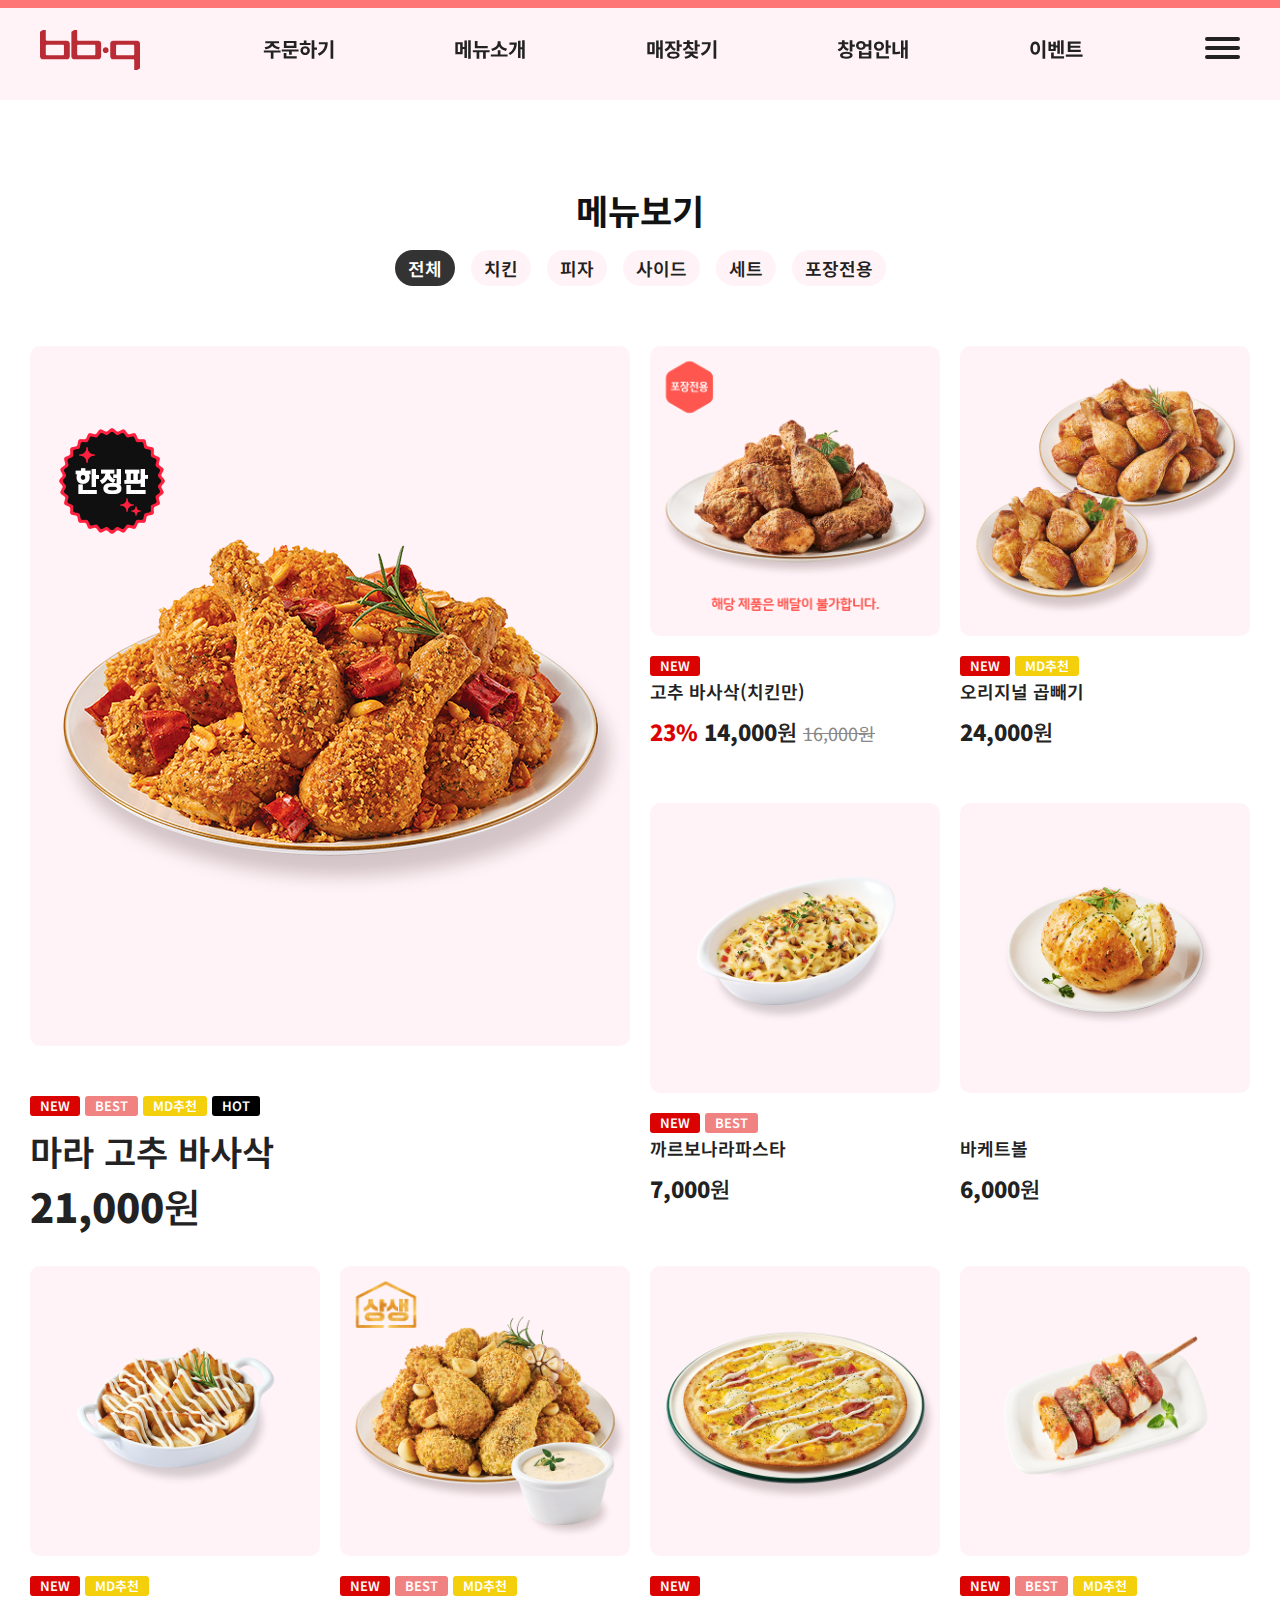
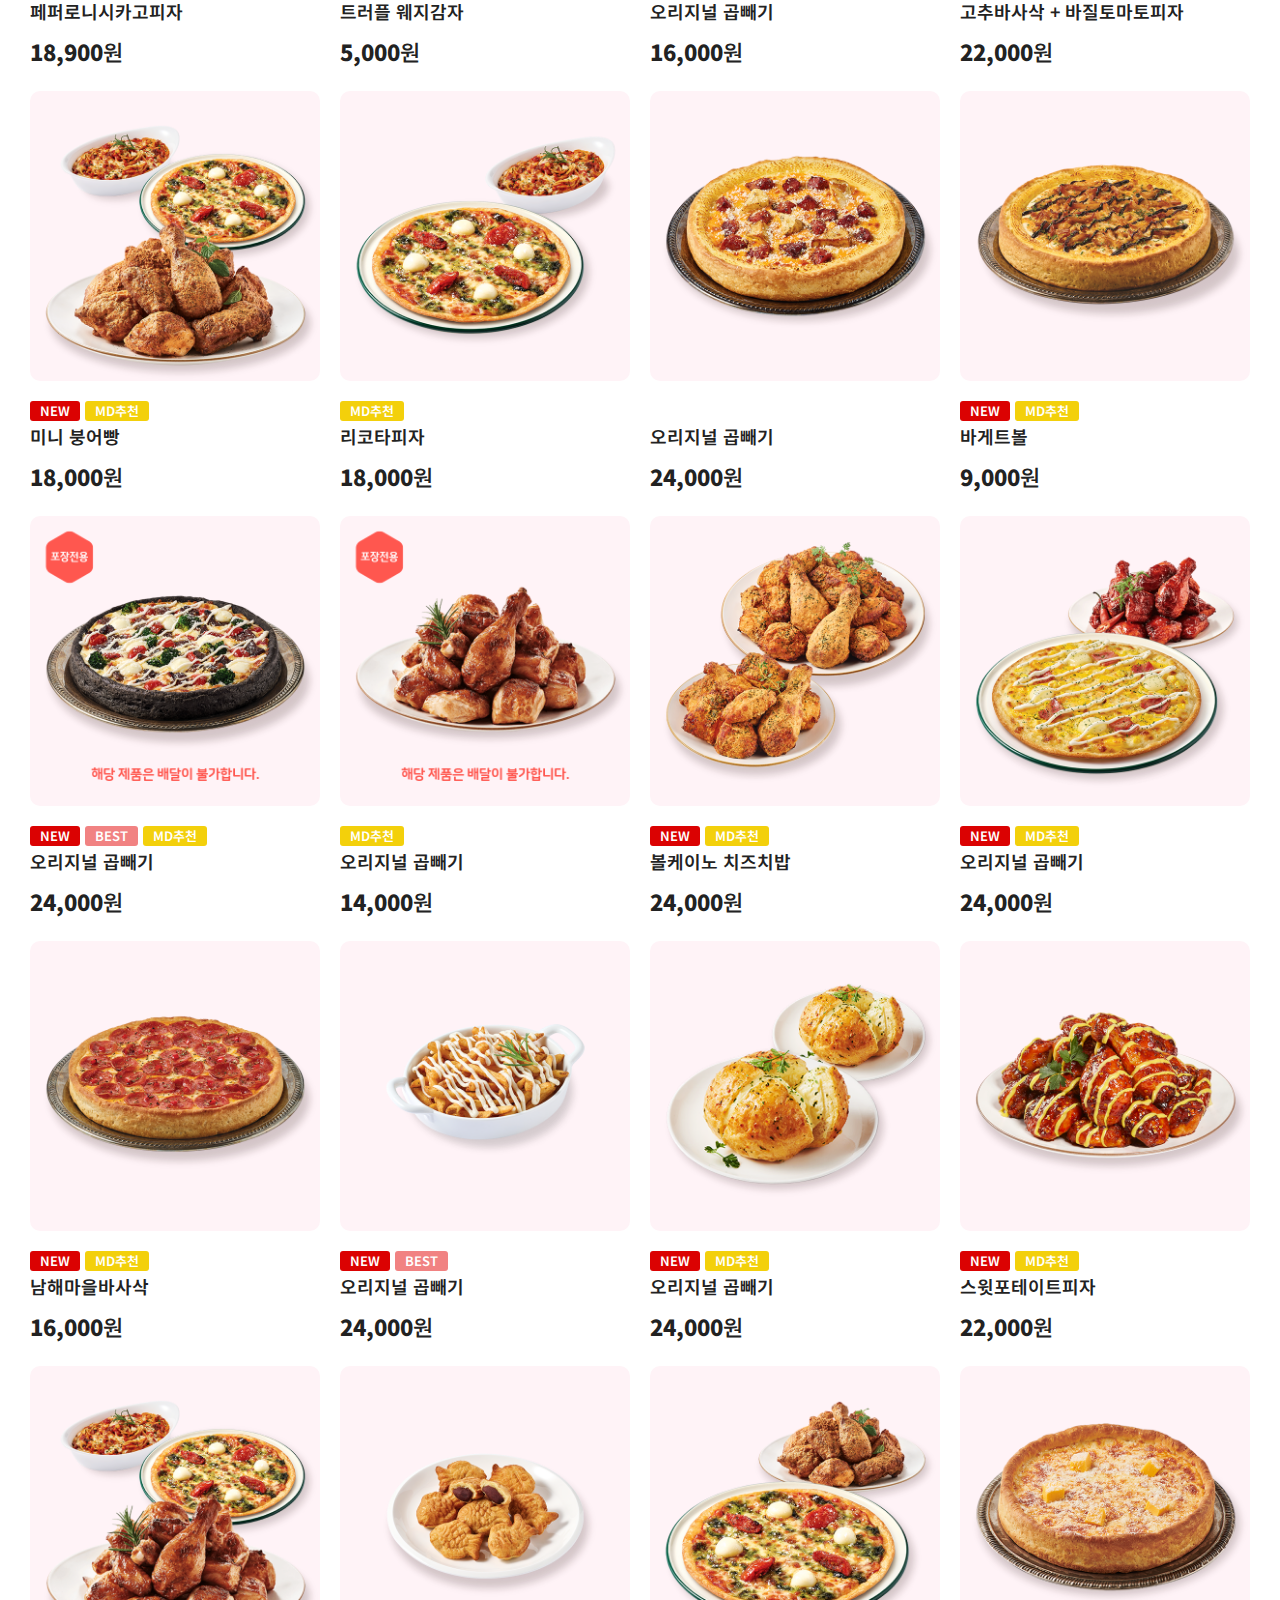
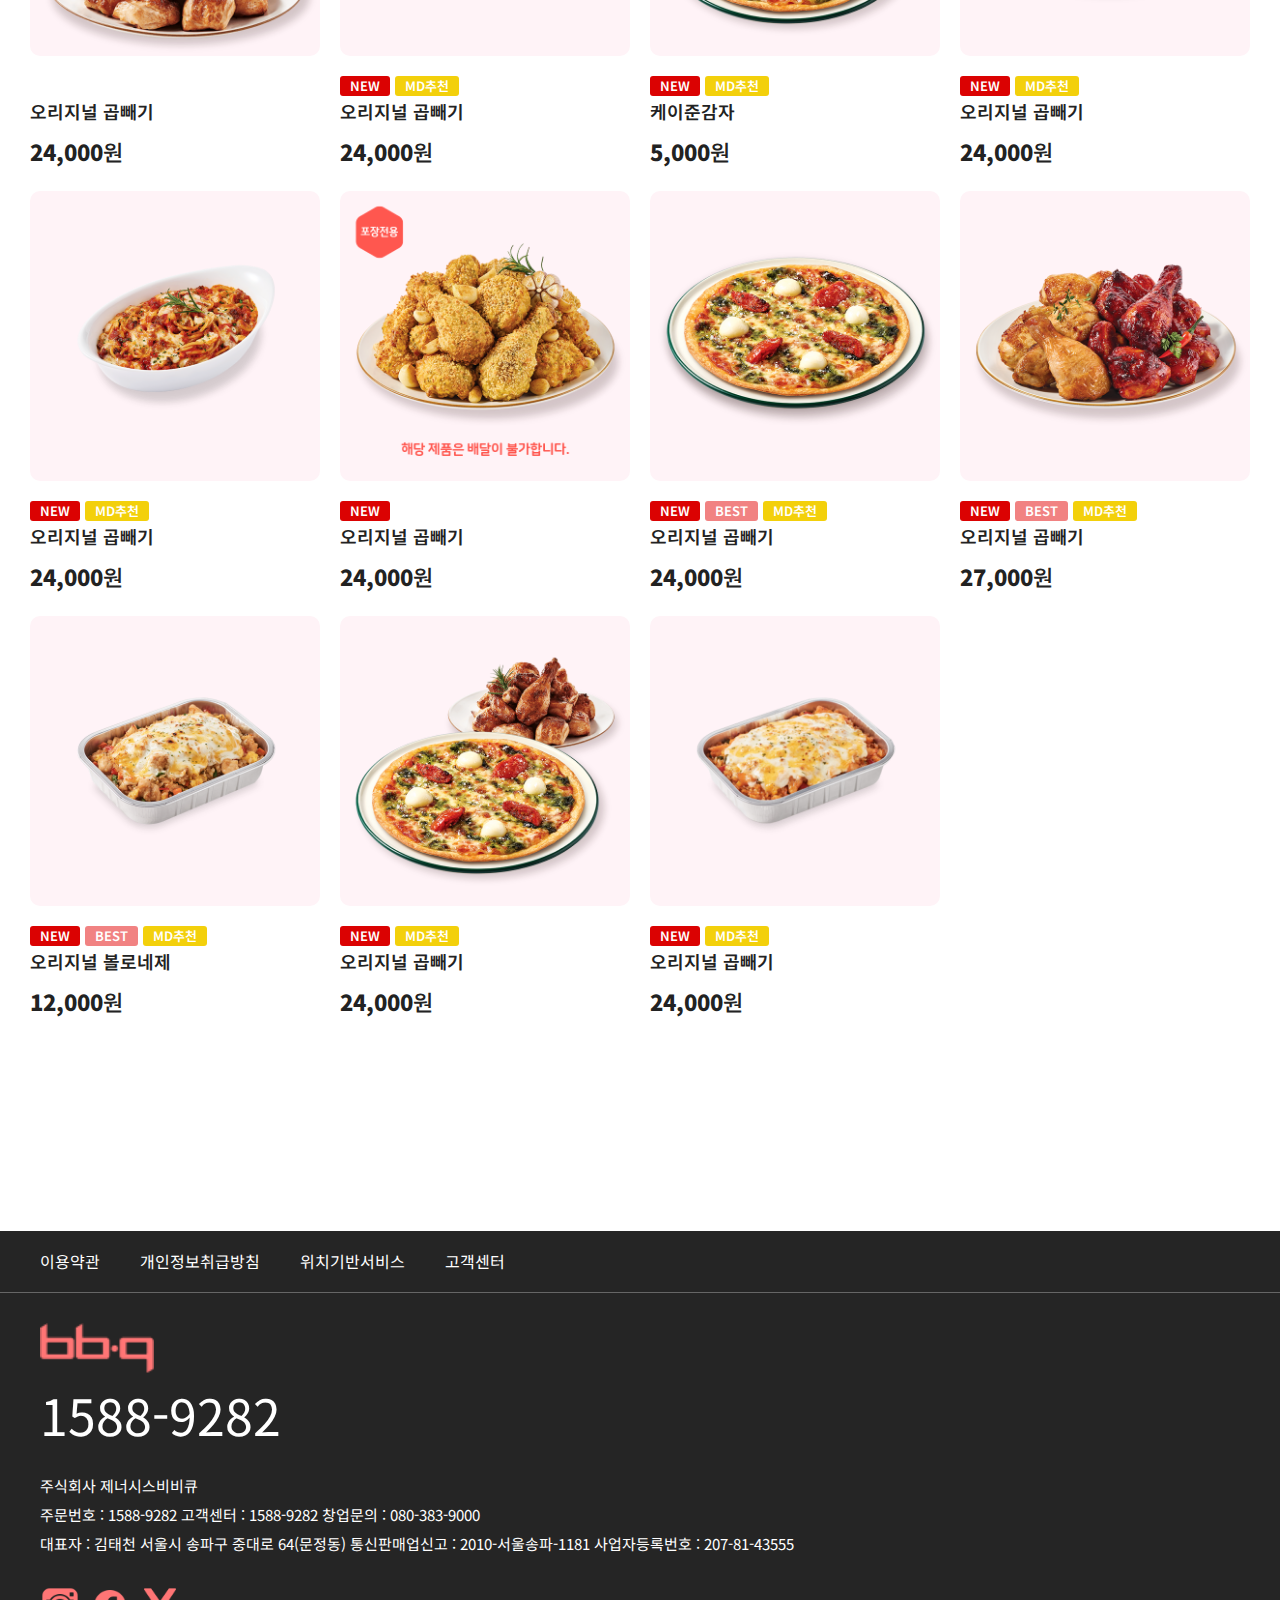
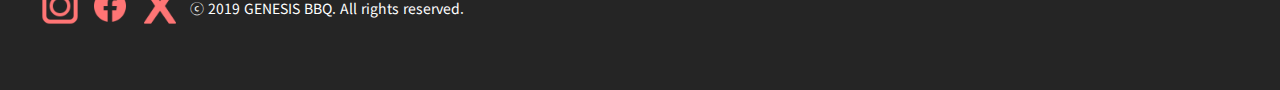
==== order.html @ 587e9f98 "초기 커밋" ====
<!DOCTYPE html>
<html lang="ko">
<head>
    <meta charset="UTF-8">
    <meta name="viewport" content="width=device-width, initial-scale=1.0">
    <link rel="preconnect" href="https://fonts.googleapis.com">
    <link rel="preconnect" href="https://fonts.gstatic.com" crossorigin>
    <link href="https://fonts.googleapis.com/css2?family=Noto+Sans+KR:wght@300;400;500;600;700;800&display=swap" rel="stylesheet">
    <link rel="stylesheet" href="css/base.css">
    <link rel="stylesheet" href="css/slick.css">
    <link rel="stylesheet" href="css/order.css">
    <title>Document</title>
</head>
<body>
    <div id="wrap">
        <div class="bar"></div>
        <header id="header">
              <div class="logo">
                <a href="index.html">
                    로고
                </a>
              </div>
              <nav class="gnb">
                <ul>
                    <li>
                        <a href="order.html">
                            주문하기
                        </a>
                    </li>
                    <li>
                        <a href="">
                            메뉴소개
                        </a>
                    </li>
                    <li>
                        <a href="">
                            매장찾기
                        </a>
                    </li>
                    <li>
                        <a href="">
                            창업안내
                        </a>
                    </li>
                    <li>
                        <a href="">
                            이벤트
                        </a>
                    </li>
                </ul>
              </nav>
              <div class="menu">
                <a href="">
                    <div class="bar1"></div>
                    <div class="bar2"></div>
                    <div class="bar3"></div>
                </a>
              </div>
              <div class="menu_side">
                <button class="ms_close"></button>
                <div class="ms_txt">
                    <div class="ms_login"><a href="">Login</a></div>
                    <div class="ms_join"><a href="">Join</a></div>
                </div>
                <div class="ms_list">
                    <ul>
                        <li class="af">
                            <a href="" class="ml1">
                                BBQ 스토리
                            </a>
                            <div class="mls1">
                                <div>BBQ에 대해서 알아보기</div>
                                <div>BBQ 경영철학</div>
                                <div>BBQ 인재채용</div>
                                <div>BBQ GLOBAL</div>
                                <div>BBQ PLAYTOWN</div>
                            </div>
                        </li>
                        <li>
                            <a href="">
                                BBQ PLAYTOWN
                            </a>
                        </li>
                        <li>
                            <a href="">
                                BBQ UNIVERSE
                            </a>
                        </li>
                        <li class="af">
                            <a href="" class="ml2">
                                브랜드관
                            </a>
                            <div class="mls2">
                                <div>BBQ 어나더 사이드</div>
                                <div>BBQ의 성장</div>
                            </div>
                        </li>
                        <li>
                            <a href="">
                                e-쿠폰
                            </a>
                        </li>
                        <li class="af">
                            <a href="" class="ml3">
                                신제품
                            </a>
                            <div class="mls3">
                                <div>BBQ 양념치킨</div>
                                <div>황올 반 + BBQ양념 반</div>
                                <div>바삭갈릭</div>
                                <div>단짝갈릭</div>
                                <div>착착갈릭</div>
                            </div>
                        </li>
                        <li class="af">
                            <a href="" class="ml4">
                                메뉴소개
                            </a>
                            <div class="mls4">
                                <div>전체</div>
                                <div>치킨</div>
                                <div>피자</div>
                                <div>사이드</div>
                                <div>세트</div>
                            </div>
                        </li>
                        <li>
                            <a href="">
                                매장찾기
                            </a>
                        </li>
                        <li>
                            <a href="">
                                이벤트
                            </a>
                        </li>
                        <li class="af">
                            <a href="" class="ml5">
                                창업안내
                            </a>
                            <div class="mls5">
                                <div>BBQ만의 차별성</div>
                                <div>프로세스와 비용</div>
                                <div>온라인 상담</div>
                            </div>
                        </li>
                        <li>
                            <a href="">
                                BBQ NEWS
                            </a>
                        </li>
                        <li>
                            <a href="">
                                BBQ Q&A
                            </a>
                        </li>
                    </ul>
                </div>
            </div>
        </header>
        <section id="section1">
            <div class="s1_title">메뉴보기</div>
            <div class="s1_menu_list">
                <ul>
                    <li class="active">
                        <a href="">
                            전체
                        </a>
                    </li>
                    <li>
                        <a href="">
                            치킨
                        </a>
                    </li>
                    <li>
                        <a href="">
                            피자
                        </a>
                    </li>
                    <li>
                        <a href="">
                            사이드
                        </a>
                    </li>
                    <li>
                        <a href="">
                            세트
                        </a>
                    </li>
                    <li>
                        <a href="">
                            포장전용
                        </a>
                    </li>
                </ul>
            </div>
            <div class="menu_top">
                <div class="menu_top1">
                    <a href="">
                        <div class="mt1_img">
                            <img src="img/menu(1).png" alt="">
                        </div>
                        <div class="mt1_txt">
                            <div class="tt1">
                                <div class="t_new">NEW</div>
                                <div class="t_best">BEST</div>
                                <div class="t_mdRec">MD추천</div>
                                <div class="t_hot">HOT<i></i></div>
                            </div>
                            <div class="tt2">
                                마라 고추 바사삭
                            </div>
                            <div class="tt3">
                                <span class="pri">21,000</span>원
                            </div>
                        </div>
                    </a>
                </div>
                <div class="menu_top2">
                    <div class="mt2_list">
                        <ul>
                            <li>
                                <a href="">
                                    <div class="mt2_img">
                                        <img src="img/menu(2).png" alt="">
                                    </div>
                                    <div class="mt2_txt">
                                        <div class="tt1">
                                            <div class="t_new">NEW</div>
                                        </div>
                                        <div class="tt2">
                                            고추 바사삭(치킨만)
                                        </div>
                                        <div class="tt3">
                                            <span class="per">23%</span>
                                            <span class="pri">14,000</span>원
                                            <span class="prev_pri">16,000원</span>
                                        </div>
                                    </div>
                                </a>
                            </li>
                            <li>
                                <a href="">
                                    <div class="mt2_img">
                                        <img src="img/menu(3).png" alt="">
                                    </div>
                                    <div class="mt2_txt">
                                        <div class="tt1">
                                            <div class="t_new">NEW</div>
                                            <div class="t_mdRec">MD추천</div>
                                        </div>
                                        <div class="tt2">오리지널 곱빼기</div>
                                        <div class="tt3">
                                            <span class="pri">24,000</span>원
                                        </div>
                                    </div>
                                </a>
                            </li>
                            <li>
                                <a href="">
                                    <div class="mt2_img">
                                        <img src="img/menu(4).png" alt="">
                                    </div>
                                    <div class="mt2_txt">
                                        <div class="tt1">
                                            <div class="t_new">NEW</div>
                                            <div class="t_best">BEST</div>
                                        </div>
                                        <div class="tt2">
                                            까르보나라파스타
                                        </div>
                                        <div class="tt3">
                                            <span class="pri">7,000</span>원
                                        </div>
                                    </div>
                                </a>
                            </li>
                            <li>
                                <a href="">
                                    <div class="mt2_img">
                                        <img src="img/menu(5).png" alt="">
                                    </div>
                                    <div class="mt2_txt">
                                        <div class="tt1"></div>
                                        <div class="tt2">바케트볼</div>
                                        <div class="tt3">
                                            <span class="pri">6,000</span>원
                                        </div>
                                    </div>
                                </a>
                            </li>
                        </ul>
                    </div>
                </div>
            </div>
            <div class="menus_list">
                <ul>
                    <li>
                        <a href="">
                            <div class="mt2_img">
                                <img src="img/menu(6).png" alt="">
                            </div>
                            <div class="mt2_txt">
                                <div class="tt1">
                                    <div class="t_new">NEW</div>
                                    <div class="t_mdRec">MD추천</div>
                                </div>
                                <div class="tt2">페퍼로니시카고피자</div>
                                <div class="tt3">
                                    <span class="pri">18,900</span>원
                                </div>
                            </div>
                        </a>
                    </li>
                    <li>
                        <a href="">
                            <div class="mt2_img">
                                <img src="img/menu(7).png" alt="">
                            </div>
                            <div class="mt2_txt">
                                <div class="tt1">
                                    <div class="t_new">NEW</div>
                                    <div class="t_best">BEST</div>
                                    <div class="t_mdRec">MD추천</div>
                                </div>
                                <div class="tt2">트러플 웨지감자</div>
                                <div class="tt3">
                                    <span class="pri">5,000</span>원
                                </div>
                            </div>
                        </a>
                    </li>
                    <li>
                        <a href="">
                            <div class="mt2_img">
                                <img src="img/menu(8).png" alt="">
                            </div>
                            <div class="mt2_txt">
                                <div class="tt1">
                                    <div class="t_new">NEW</div>
                                </div>
                                <div class="tt2">오리지널 곱빼기</div>
                                <div class="tt3">
                                    <span class="pri">16,000</span>원
                                </div>
                            </div>
                        </a>
                    </li>
                    <li>
                        <a href="">
                            <div class="mt2_img">
                                <img src="img/menu(9).png" alt="">
                            </div>
                            <div class="mt2_txt">
                                <div class="tt1">
                                    <div class="t_new">NEW</div>
                                    <div class="t_best">BEST</div>
                                    <div class="t_mdRec">MD추천</div>
                                </div>
                                <div class="tt2">고추바사삭 + 바질토마토피자</div>
                                <div class="tt3">
                                    <span class="pri">22,000</span>원
                                </div>
                            </div>
                        </a>
                    </li>
                    <li>
                        <a href="">
                            <div class="mt2_img">
                                <img src="img/menu(10).png" alt="">
                            </div>
                            <div class="mt2_txt">
                                <div class="tt1">
                                    <div class="t_new">NEW</div>
                                    <div class="t_mdRec">MD추천</div>
                                </div>
                                <div class="tt2">미니 붕어빵</div>
                                <div class="tt3">
                                    <span class="pri">18,000</span>원
                                </div>
                            </div>
                        </a>
                    </li>
                    <li>
                        <a href="">
                            <div class="mt2_img">
                                <img src="img/menu(11).png" alt="">
                            </div>
                            <div class="mt2_txt">
                                <div class="tt1">
                                    <div class="t_mdRec">MD추천</div>
                                </div>
                                <div class="tt2">리코타피자</div>
                                <div class="tt3">
                                    <span class="pri">18,000</span>원
                                </div>
                            </div>
                        </a>
                    </li>
                    <li>
                        <a href="">
                            <div class="mt2_img">
                                <img src="img/menu(12).png" alt="">
                            </div>
                            <div class="mt2_txt">
                                <div class="tt1">
                                </div>
                                <div class="tt2">오리지널 곱빼기</div>
                                <div class="tt3">
                                    <span class="pri">24,000</span>원
                                </div>
                            </div>
                        </a>
                    </li>
                    <li>
                        <a href="">
                            <div class="mt2_img">
                                <img src="img/menu(13).png" alt="">
                            </div>
                            <div class="mt2_txt">
                                <div class="tt1">
                                    <div class="t_new">NEW</div>
                                    <div class="t_mdRec">MD추천</div>
                                </div>
                                <div class="tt2">바게트볼</div>
                                <div class="tt3">
                                    <span class="pri">9,000</span>원
                                </div>
                            </div>
                        </a>
                    </li>
                    <li>
                        <a href="">
                            <div class="mt2_img">
                                <img src="img/menu(14).png" alt="">
                            </div>
                            <div class="mt2_txt">
                                <div class="tt1">
                                    <div class="t_new">NEW</div>
                                    <div class="t_best">BEST</div>
                                    <div class="t_mdRec">MD추천</div>
                                </div>
                                <div class="tt2">오리지널 곱빼기</div>
                                <div class="tt3">
                                    <span class="pri">24,000</span>원
                                </div>
                            </div>
                        </a>
                    </li>
                    <li>
                        <a href="">
                            <div class="mt2_img">
                                <img src="img/menu(15).png" alt="">
                            </div>
                            <div class="mt2_txt">
                                <div class="tt1">
                                    <div class="t_mdRec">MD추천</div>
                                </div>
                                <div class="tt2">오리지널 곱빼기</div>
                                <div class="tt3">
                                    <span class="pri">14,000</span>원
                                </div>
                            </div>
                        </a>
                    </li>
                    <li>
                        <a href="">
                            <div class="mt2_img">
                                <img src="img/menu(16).png" alt="">
                            </div>
                            <div class="mt2_txt">
                                <div class="tt1">
                                    <div class="t_new">NEW</div>
                                    <div class="t_mdRec">MD추천</div>
                                </div>
                                <div class="tt2">볼케이노 치즈치밥</div>
                                <div class="tt3">
                                    <span class="pri">24,000</span>원
                                </div>
                            </div>
                        </a>
                    </li>
                    <li>
                        <a href="">
                            <div class="mt2_img">
                                <img src="img/menu(17).png" alt="">
                            </div>
                            <div class="mt2_txt">
                                <div class="tt1">
                                    <div class="t_new">NEW</div>
                                    <div class="t_mdRec">MD추천</div>
                                </div>
                                <div class="tt2">오리지널 곱빼기</div>
                                <div class="tt3">
                                    <span class="pri">24,000</span>원
                                </div>
                            </div>
                        </a>
                    </li>
                    <li>
                        <a href="">
                            <div class="mt2_img">
                                <img src="img/menu(18).png" alt="">
                            </div>
                            <div class="mt2_txt">
                                <div class="tt1">
                                    <div class="t_new">NEW</div>
                                    <div class="t_mdRec">MD추천</div>
                                </div>
                                <div class="tt2">남해마을바사삭</div>
                                <div class="tt3">
                                    <span class="pri">16,000</span>원
                                </div>
                            </div>
                        </a>
                    </li>
                    <li>
                        <a href="">
                            <div class="mt2_img">
                                <img src="img/menu(19).png" alt="">
                            </div>
                            <div class="mt2_txt">
                                <div class="tt1">
                                    <div class="t_new">NEW</div>
                                    <div class="t_best">BEST</div>
                                </div>
                                <div class="tt2">오리지널 곱빼기</div>
                                <div class="tt3">
                                    <span class="pri">24,000</span>원
                                </div>
                            </div>
                        </a>
                    </li>
                    <li>
                        <a href="">
                            <div class="mt2_img">
                                <img src="img/menu(20).png" alt="">
                            </div>
                            <div class="mt2_txt">
                                <div class="tt1">
                                    <div class="t_new">NEW</div>
                                    <div class="t_mdRec">MD추천</div>
                                </div>
                                <div class="tt2">오리지널 곱빼기</div>
                                <div class="tt3">
                                    <span class="pri">24,000</span>원
                                </div>
                            </div>
                        </a>
                    </li>
                    <li>
                        <a href="">
                            <div class="mt2_img">
                                <img src="img/menu(21).png" alt="">
                            </div>
                            <div class="mt2_txt">
                                <div class="tt1">
                                    <div class="t_new">NEW</div>
                                    <div class="t_mdRec">MD추천</div>
                                </div>
                                <div class="tt2">스윗포테이트피자</div>
                                <div class="tt3">
                                    <span class="pri">22,000</span>원
                                </div>
                            </div>
                        </a>
                    </li>
                    <li>
                        <a href="">
                            <div class="mt2_img">
                                <img src="img/menu(22).png" alt="">
                            </div>
                            <div class="mt2_txt">
                                <div class="tt1">
                                </div>
                                <div class="tt2">오리지널 곱빼기</div>
                                <div class="tt3">
                                    <span class="pri">24,000</span>원
                                </div>
                            </div>
                        </a>
                    </li>
                    <li>
                        <a href="">
                            <div class="mt2_img">
                                <img src="img/menu(23).png" alt="">
                            </div>
                            <div class="mt2_txt">
                                <div class="tt1">
                                    <div class="t_new">NEW</div>
                                    <div class="t_mdRec">MD추천</div>
                                </div>
                                <div class="tt2">오리지널 곱빼기</div>
                                <div class="tt3">
                                    <span class="pri">24,000</span>원
                                </div>
                            </div>
                        </a>
                    </li>
                    <li>
                        <a href="">
                            <div class="mt2_img">
                                <img src="img/menu(24).png" alt="">
                            </div>
                            <div class="mt2_txt">
                                <div class="tt1">
                                    <div class="t_new">NEW</div>
                                    <div class="t_mdRec">MD추천</div>
                                </div>
                                <div class="tt2">케이준감자</div>
                                <div class="tt3">
                                    <span class="pri">5,000</span>원
                                </div>
                            </div>
                        </a>
                    </li>
                    <li>
                        <a href="">
                            <div class="mt2_img">
                                <img src="img/menu(25).png" alt="">
                            </div>
                            <div class="mt2_txt">
                                <div class="tt1">
                                    <div class="t_new">NEW</div>
                                    <div class="t_mdRec">MD추천</div>
                                </div>
                                <div class="tt2">오리지널 곱빼기</div>
                                <div class="tt3">
                                    <span class="pri">24,000</span>원
                                </div>
                            </div>
                        </a>
                    </li>
                    <li>
                        <a href="">
                            <div class="mt2_img">
                                <img src="img/menu(26).png" alt="">
                            </div>
                            <div class="mt2_txt">
                                <div class="tt1">
                                    <div class="t_new">NEW</div>
                                    <div class="t_mdRec">MD추천</div>
                                </div>
                                <div class="tt2">오리지널 곱빼기</div>
                                <div class="tt3">
                                    <span class="pri">24,000</span>원
                                </div>
                            </div>
                        </a>
                    </li>
                    <li>
                        <a href="">
                            <div class="mt2_img">
                                <img src="img/menu(27).png" alt="">
                            </div>
                            <div class="mt2_txt">
                                <div class="tt1">
                                    <div class="t_new">NEW</div>
                                </div>
                                <div class="tt2">오리지널 곱빼기</div>
                                <div class="tt3">
                                    <span class="pri">24,000</span>원
                                </div>
                            </div>
                        </a>
                    </li>
                    <li>
                        <a href="">
                            <div class="mt2_img">
                                <img src="img/menu(28).png" alt="">
                            </div>
                            <div class="mt2_txt">
                                <div class="tt1">
                                    <div class="t_new">NEW</div>
                                    <div class="t_best">BEST</div>
                                    <div class="t_mdRec">MD추천</div>
                                </div>
                                <div class="tt2">오리지널 곱빼기</div>
                                <div class="tt3">
                                    <span class="pri">24,000</span>원
                                </div>
                            </div>
                        </a>
                    </li>
                    <li>
                        <a href="">
                            <div class="mt2_img">
                                <img src="img/menu(29).png" alt="">
                            </div>
                            <div class="mt2_txt">
                                <div class="tt1">
                                    <div class="t_new">NEW</div>
                                    <div class="t_best">BEST</div>
                                    <div class="t_mdRec">MD추천</div>
                                </div>
                                <div class="tt2">오리지널 곱빼기</div>
                                <div class="tt3">
                                    <span class="pri">27,000</span>원
                                </div>
                            </div>
                        </a>
                    </li>
                    <li>
                        <a href="">
                            <div class="mt2_img">
                                <img src="img/menu(30).png" alt="">
                            </div>
                            <div class="mt2_txt">
                                <div class="tt1">
                                    <div class="t_new">NEW</div>
                                    <div class="t_best">BEST</div>
                                    <div class="t_mdRec">MD추천</div>
                                </div>
                                <div class="tt2">오리지널 볼로네제</div>
                                <div class="tt3">
                                    <span class="pri">12,000</span>원
                                </div>
                            </div>
                        </a>
                    </li>
                    <li>
                        <a href="">
                            <div class="mt2_img">
                                <img src="img/menu(31).png" alt="">
                            </div>
                            <div class="mt2_txt">
                                <div class="tt1">
                                    <div class="t_new">NEW</div>
                                    <div class="t_mdRec">MD추천</div>
                                </div>
                                <div class="tt2">오리지널 곱빼기</div>
                                <div class="tt3">
                                    <span class="pri">24,000</span>원
                                </div>
                            </div>
                        </a>
                    </li>
                    <li>
                        <a href="">
                            <div class="mt2_img">
                                <img src="img/menu(32).png" alt="">
                            </div>
                            <div class="mt2_txt">
                                <div class="tt1">
                                    <div class="t_new">NEW</div>
                                    <div class="t_mdRec">MD추천</div>
                                </div>
                                <div class="tt2">오리지널 곱빼기</div>
                                <div class="tt3">
                                    <span class="pri">24,000</span>원
                                </div>
                            </div>
                        </a>
                    </li>
                </ul>
            </div>
        </section>
        <footer id="footer">
            <div class="f_top">
                <ul>
                    <li>
                        <a href="">
                            이용약관
                        </a>
                    </li>
                    <li>
                        <a href="">
                            개인정보취급방침
                        </a>
                    </li>
                    <li>
                        <a href="">
                            위치기반서비스
                        </a>
                    </li>
                    <li>
                        <a href="">
                            고객센터
                        </a>
                    </li>
                </ul>
            </div>
            <div class="f_main">
                <div class="f_logo">푸터로고</div>
                <div class="f_num">1588-9282</div>
                <div class="f_txt">
                    <div class="t1">주식회사 제너시스비비큐</div>
                    <div class="t1">주문번호 : 1588-9282 고객센터 : 1588-9282 창업문의 : 080-383-9000</div>
                    <div class="t1">대표자 : 김태천 서울시 송파구 중대로 64(문정동) 통신판매업신고 : 2010-서울송파-1181 사업자등록번호 : 207-81-43555</div>
                </div>
                <div class="f_bot">
                    <div class="f_sns">
                        <div class="f_insta"><a href=""></a></div>
                        <div class="f_fb"><a href=""></a></div>
                        <div class="f_x"><a href=""></a></div>
                    </div>
                    <div class="f_reserved">
                        ⓒ 2019 GENESIS BBQ. All rights reserved.
                    </div>
                </div>
            </div>
        </footer>
    </div>
    <script src="https://ajax.googleapis.com/ajax/libs/jquery/1.12.4/jquery.min.js"></script>
    <script src="js/slick.min.js"></script>
    <script src="js/script.js"></script>
</body>
</html>
---- css/base.css ----
@charset "utf-8";
*{
    margin: 0;
    padding: 0;
}
body{
    font-family: 'Noto Sans KR', sans-serif;
    font-size: 14px;
    line-height: 20px;
    color: #121212;
}
ul, ol{
    list-style: none;
}
a{
    text-decoration: none;
}
img{
    vertical-align: top;
}
input{
    vertical-align: top;
    font-family: 'Noto Sans KR', sans-serif;
}
button{
    border: 0;
    background-color: transparent;
    vertical-align: top;
    cursor: pointer;
    font-family: 'Noto Sans KR', sans-serif;
}
.material-symbols-outlined {
  font-variation-settings:
  'FILL' 0,
  'wght' 200,
  'GRAD' 0,
  'opsz' 24
}
---- css/order.css ----
@charset "utf-8";

@keyframes bar {
  0% {
    width: 0%;
  }
  100% {
    width: 100%;
  }
}
#wrap {
  position: relative;
  width: 100%;
}
.bar {
  position: fixed;
  top: 0;
  left: 0;
  width: 100%;
  height: 5px;
  background-color: #ff7676;
  animation-name: bar;
  animation-timeline: scroll();
  z-index: 5500;
}
#header {
  position: fixed;
  top: 0;
  left: 0;
  right: 0;
  z-index: 5000;
  display: flex;
  justify-content: space-between;
  align-items: center;
  padding: 20px;
  box-sizing: border-box;
  background-color: #fff3f7;
}
.gnb {
  display: none;
}
.logo a {
  display: block;
  width: 80px;
  height: 30px;
  background-position: center;
  background-repeat: no-repeat;
  background-size: 100% auto;
  background-image: url(../img/logo-red.svg);
  text-indent: -9999px;
}
.menu a div {
  width: 35px;
  height: 4px;
  background-color: #222;
  margin-bottom: 5px;
  border-radius: 20px;
  transition: 0.3s;
}
.menu:hover .bar1 {
  transform: translateX(-5px);
}
.menu:hover .bar3 {
  transform: translateX(5px);
}
.menu_side {
  position: fixed;
  top: 0;
  right: -100%;
  width: 80vw;
  height: 100vh;
  box-sizing: border-box;
  padding: 30px;
  transition: 0.3s;
  z-index: 1000;
  background-color: #fffef8;
}
.menu_side.on {
  right: 0;
}
.ms_close {
  position: absolute;
  top: 25px;
  right: 10px;
  width: 35px;
  height: 30px;
  transition: 0.2s;
}
.ms_close::after,
.ms_close::before {
  position: absolute;
  top: 15px;
  right: 0px;
  content: "";
  display: block;
  width: 35px;
  height: 3px;
  background-color: #222;
}
.ms_close::after {
  transform: rotate(45deg);
}
.ms_close::before {
  transform: rotate(-45deg);
}
.ms_close:hover {
  transform: rotate(90deg);
}
.ms_txt {
  display: flex;
  justify-content: flex-start;
}
.ms_login a,
.ms_join a {
  display: inline-block;
  margin: 30px 0;
  font-size: 18px;
  line-height: 1em;
  font-weight: 700;
  color: #555;
}
.ms_login a::after {
  content: "|";
  display: inline-block;
  vertical-align: top;
  margin: 0 10px;
  font-size: 12px;
  color: #b0b0b0;
}
.ms_list li a {
  display: inline-block;
  margin: 15px 0;
  font-size: 18px;
  font-weight: 500;
  color: #222;
}
.ms_list .af a::after {
  content: "";
  display: inline-block;
  vertical-align: top;
  width: 10px;
  height: 10px;
  border-top: 2px solid #222;
  border-left: 2px solid #222;
  transform: rotate(-135deg);
  margin-left: 5px;
  margin-top: 2px;
}
.mls1,
.mls2,
.mls3,
.mls4,
.mls5 {
  display: none;
}
.mls1 div,
.mls2 div,
.mls3 div,
.mls4 div,
.mls5 div {
  margin: 5px 0;
  font-size: 14px;
  font-weight: 400;
  color: rgba(0, 0, 0, 0.6);
}
.mls1.block,
.mls2.block,
.mls3.block,
.mls4.block,
.mls5.block {
  display: block;
}
#section1 {
  margin: 80px 20px;
}
.s1_title {
  font-size: 35px;
  text-align: center;
  font-weight: 700;
  margin-bottom: 30px;
}
.s1_menu_list {
  margin-bottom: 50px;
}
.s1_menu_list ul {
  min-width: 400px;
  display: flex;
  justify-content: center;
}
.s1_menu_list .active a {
  color: #fff;
  background-color: #333;
}
.s1_menu_list li a {
  display: inline-block;
  padding: 5px 10px;
  border-radius: 20px;
  font-size: 13px;
  font-weight: 600;
  margin: 0 5px;
  background-color: #fff3f7;
  color: #222;
}
.menu_top {
  display: flex;
  flex-direction: column;
  max-width: 500px;
  margin: 0 auto;
}
.mt1_img img,
.mt2_img img {
  width: 100%;
  height: auto;
}
.menu_top1 {
  margin-bottom: 30px;
}
.mt1_img {
  margin-bottom: 50px;
  padding: 50px 0;
}
.mt1_img,
.mt2_img {
  border-radius: 10px;
  background-color: #fff3f7;
}
.mt2_img {
  margin-bottom: 10px;
}
.mt2_list li,
.menus_list li {
  width: 50%;
  box-sizing: border-box;
  padding: 3px;
  margin-bottom: 10px;
}
.mt2_list ul,
.menus_list ul {
  display: flex;
  flex-wrap: wrap;
}
.tt1 {
  display: flex;
  height: 15px;
  margin-bottom: 5px;
}
.tt1 div {
  margin-right: 5px;
  font-size: 9px;
  line-height: 15px;
  padding: 0 3px;
  border-radius: 3px;
  font-weight: 600;
  color: #fff;
}
.mt1_txt .tt1 {
  margin-bottom: 10px;
}
.mt1_txt .tt2 {
  font-size: 18px;
  font-weight: 600;
  margin-bottom: 15px;
}
.mt1_txt .tt3 .pri {
  font-size: 20px;
}
.mt1_txt .tt3 {
  font-size: 22px;
}
.tt2 {
  margin-bottom: 5px;
  font-weight: 500;
  color: #222;
}
.tt3 {
  color: #222;
  font-weight: 500;
}
.tt3 .pri {
  font-size: 16px;
  font-weight: 900;
  color: #222;
}
.tt3 .per {
  font-size: 16px;
  font-weight: 900;
  color: #db0202;
}
.tt3 .prev_pri {
  text-decoration: line-through;
  font-size: 12px;
  font-weight: 400;
  color: #888;
}
.t_new {
  background-color: #db0202;
}
.t_best {
  background-color: #f18282;
}
.t_mdRec {
  background-color: #f3d00b;
}
.t_hot {
  background-color: #000;
}
.menus_list {
  max-width: 500px;
  margin: 0 auto;
}
#footer {
  margin-bottom: 65px;
  padding-bottom: 50px;
  background-color: #252525;
}
.f_top {
  padding: 15px 0 15px 20px;
  border-bottom: 1px solid #ffffff4d;
}
.f_top ul {
  display: flex;
}
.f_top li {
  margin-right: 10px;
}
.f_top li a {
  font-size: 14px;
  color: #fff;
}
.f_main {
  padding: 0 20px;
  margin-top: 30px;
}
.f_logo {
  width: 76px;
  height: 34px;
  background-image: url(../img/bbq_f.png);
  background-size: 100% auto;
  text-indent: -9999px;
  margin-bottom: 20px;
}
.f_num {
  font-size: 30px;
  margin-bottom: 20px;
  color: #fff;
}
.f_txt {
  font-size: 14px;
  line-height: 1.6em;
  color: #fff;
  margin-bottom: 20px;
}
.f_bot {
  display: flex;
  align-items: center;
}
.f_sns {
  display: flex;
  padding: 10px 0;
}
.f_sns div a {
  display: inline-block;
  width: 25px;
  height: 25px;
  background-size: 100% auto;
  margin-right: 10px;
}
.f_insta a {
  background-image: url(../img/insta.png);
}
.f_fb a {
  background-image: url(../img/fb.png);
}
.f_x a {
  background-image: url(../img/X.png);
}
.f_reserved {
  font-size: 12px;
  color: #fff;
}
@media screen and (min-width: 768px) {
  .menu_side {
    width: 50vw;
  }
  .menu_top {
    flex-direction: row;
    max-width: none;
  }
  .menu_top1 {
    width: 50%;
  }
  .menu_top2 {
    width: 50%;
  }
  .menu_top1 {
    box-sizing: border-box;
    padding: 10px;
  }
  .mt2_list li,
  .menus_list li {
    padding: 10px;
  }
  .menus_list {
    max-width: none;
  }
  .menus_list li {
    width: 25%;
  }
}
@media screen and (min-width: 1024px) {
  .bar {
    height: 8px;
  }
  #header {
    height: 100px;
    padding: 20px 40px;
  }
  .logo a {
    width: 100px;
    height: 40px;
  }
  .gnb {
    display: block;
    width: 70%;
  }
  .gnb ul {
    display: flex;
    justify-content: space-between;
  }
  .gnb li a {
    font-size: 20px;
    color: #222;
    font-weight: 700;
    padding: 10px;
    box-sizing: border-box;
  }
  .gnb li a:hover {
    color: #b92c35;
  }
  .menu_side {
    width: 35vw;
    padding: 50px;
  }
  .ms_login a,
  .ms_join a {
    font-size: 22px;
    margin: 50px 0;
  }
  .ms_login a::after {
    font-size: 14px;
  }
  .ms_list li a {
    font-size: 25px;
    font-weight: 600;
    margin: 20px 0;
  }
  .ms_list .af .mls1 > div,
  .ms_list .af .mls2 > div,
  .ms_list .af .mls3 > div,
  .ms_list .af .mls4 > div,
  .ms_list .af .mls5 > div {
    font-size: 16px;
    line-height: 2em;
  }
  #section1 {
    margin: 200px 20px;
  }
  .s1_menu_list li a {
    padding: 8px 13px;
    font-size: 18px;
    font-weight: 600;
    margin: 0 8px;
  }
  .menu_top {
    max-width: 1400px;
  }
  .tt1 div {
    margin-right: 5px;
    font-size: 13px;
    line-height: 0;
    padding: 10px;
  }
  .mt1_txt .tt1 {
    margin-bottom: 30px;
  }
  .mt1_txt .tt2 {
    font-size: 35px;
    margin-bottom: 35px;
  }
  .mt1_txt .tt3 {
    font-size: 40px;
  }
  .mt1_txt .tt3 .pri {
    font-size: 40px;
  }
  .tt1 {
    margin-bottom: 10px;
  }
  .tt2 {
    font-size: 18px;
    font-weight: 600;
    margin-bottom: 20px;
  }
  .tt3 .pri {
    font-size: 22px;
  }
  .tt3 .per {
    font-size: 22px;
  }
  .tt3 .prev_pri {
    font-size: 18px;
  }
  .tt3 {
    font-size: 22px;
  }
  .mt2_img {
    margin-bottom: 20px;
  }
  .mt2_list li {
    margin-bottom: 40px;
  }
  #footer {
    margin-bottom: 0;
  }
  .f_top {
    padding: 20px 40px;
  }
  .f_top li {
    margin-right: 40px;
  }
  .f_top li a {
    font-size: 16px;
  }
  .f_logo {
    width: 114px;
    height: 51px;
    margin-bottom: 30px;
  }
  .f_main {
    padding: 0 40px;
  }
  .f_num {
    font-size: 50px;
    margin-bottom: 50px;
  }
  .f_sns div a {
    width: 40px;
    height: 40px;
  }
  .f_txt div {
    margin-bottom: 5px;
  }
  .f_txt {
    font-size: 15px;
    margin-bottom: 20px;
  }
  .f_reserved {
    font-size: 14px;
  }
}
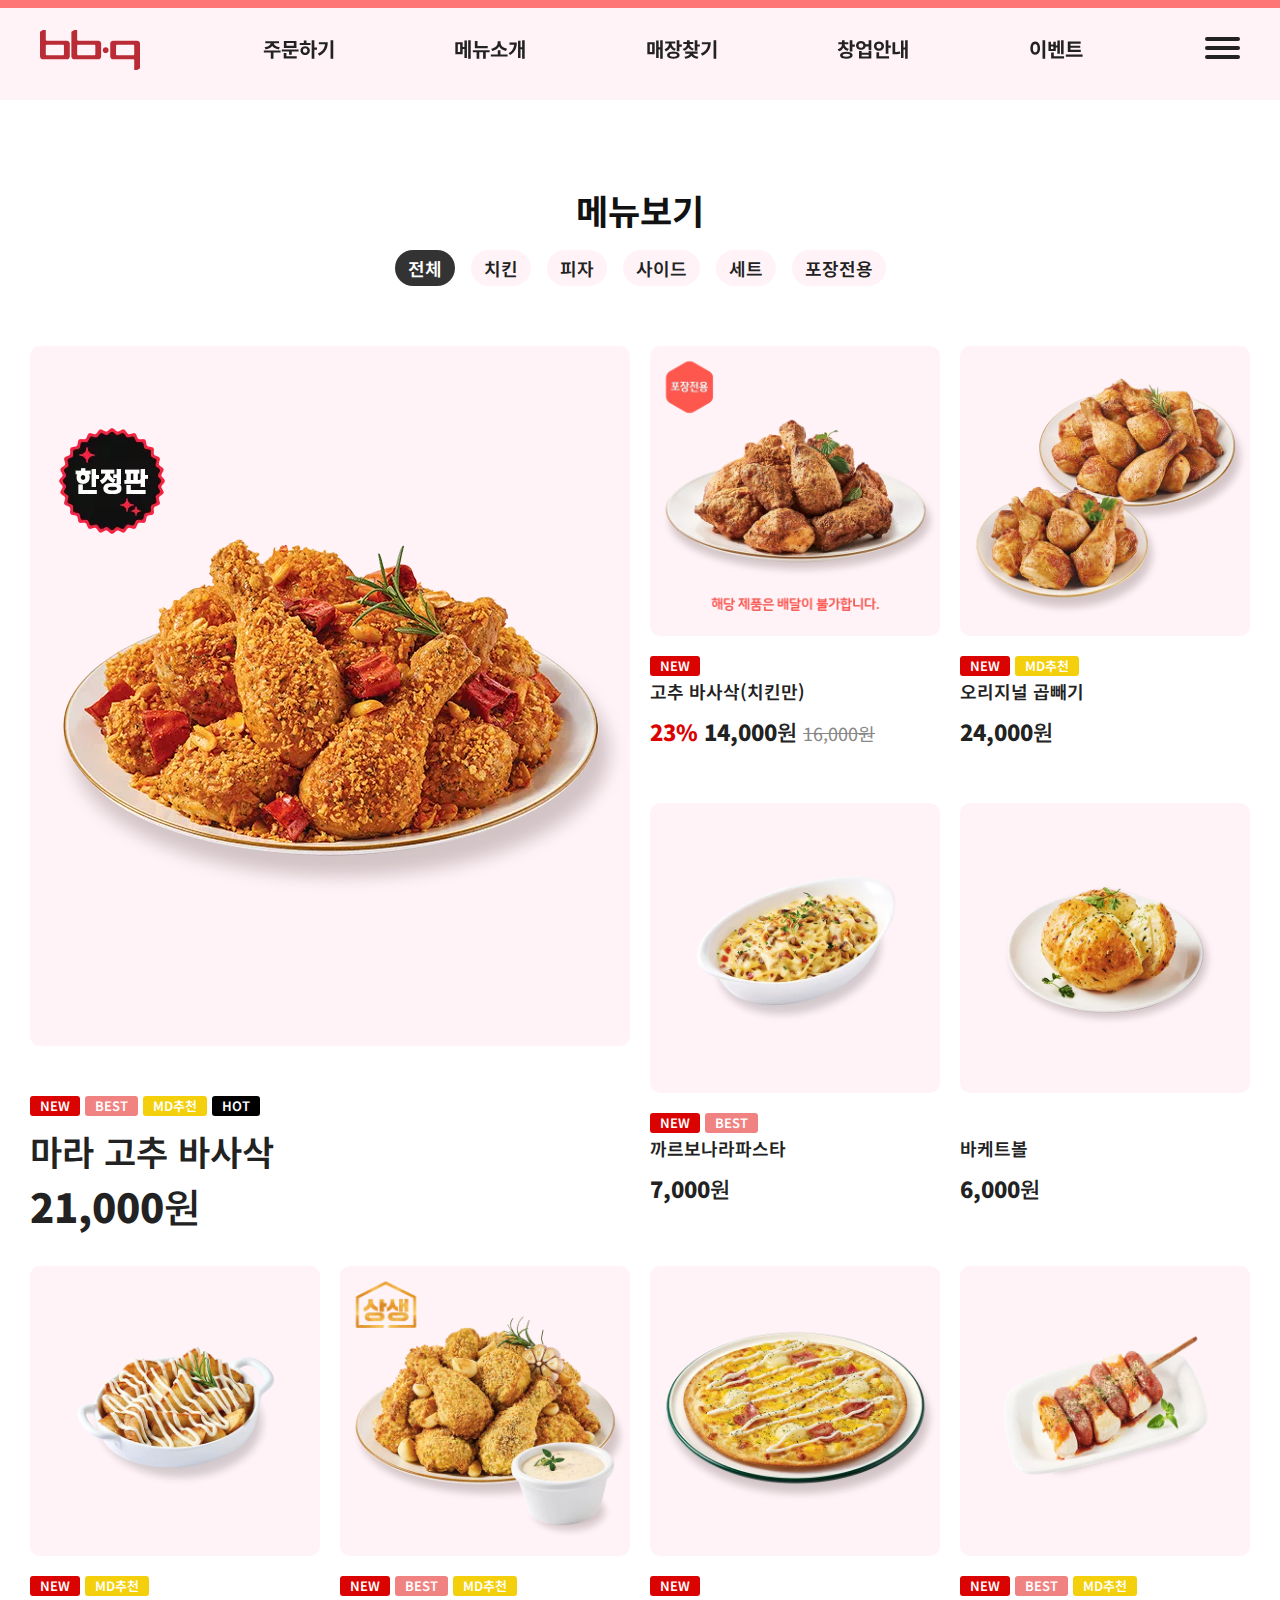
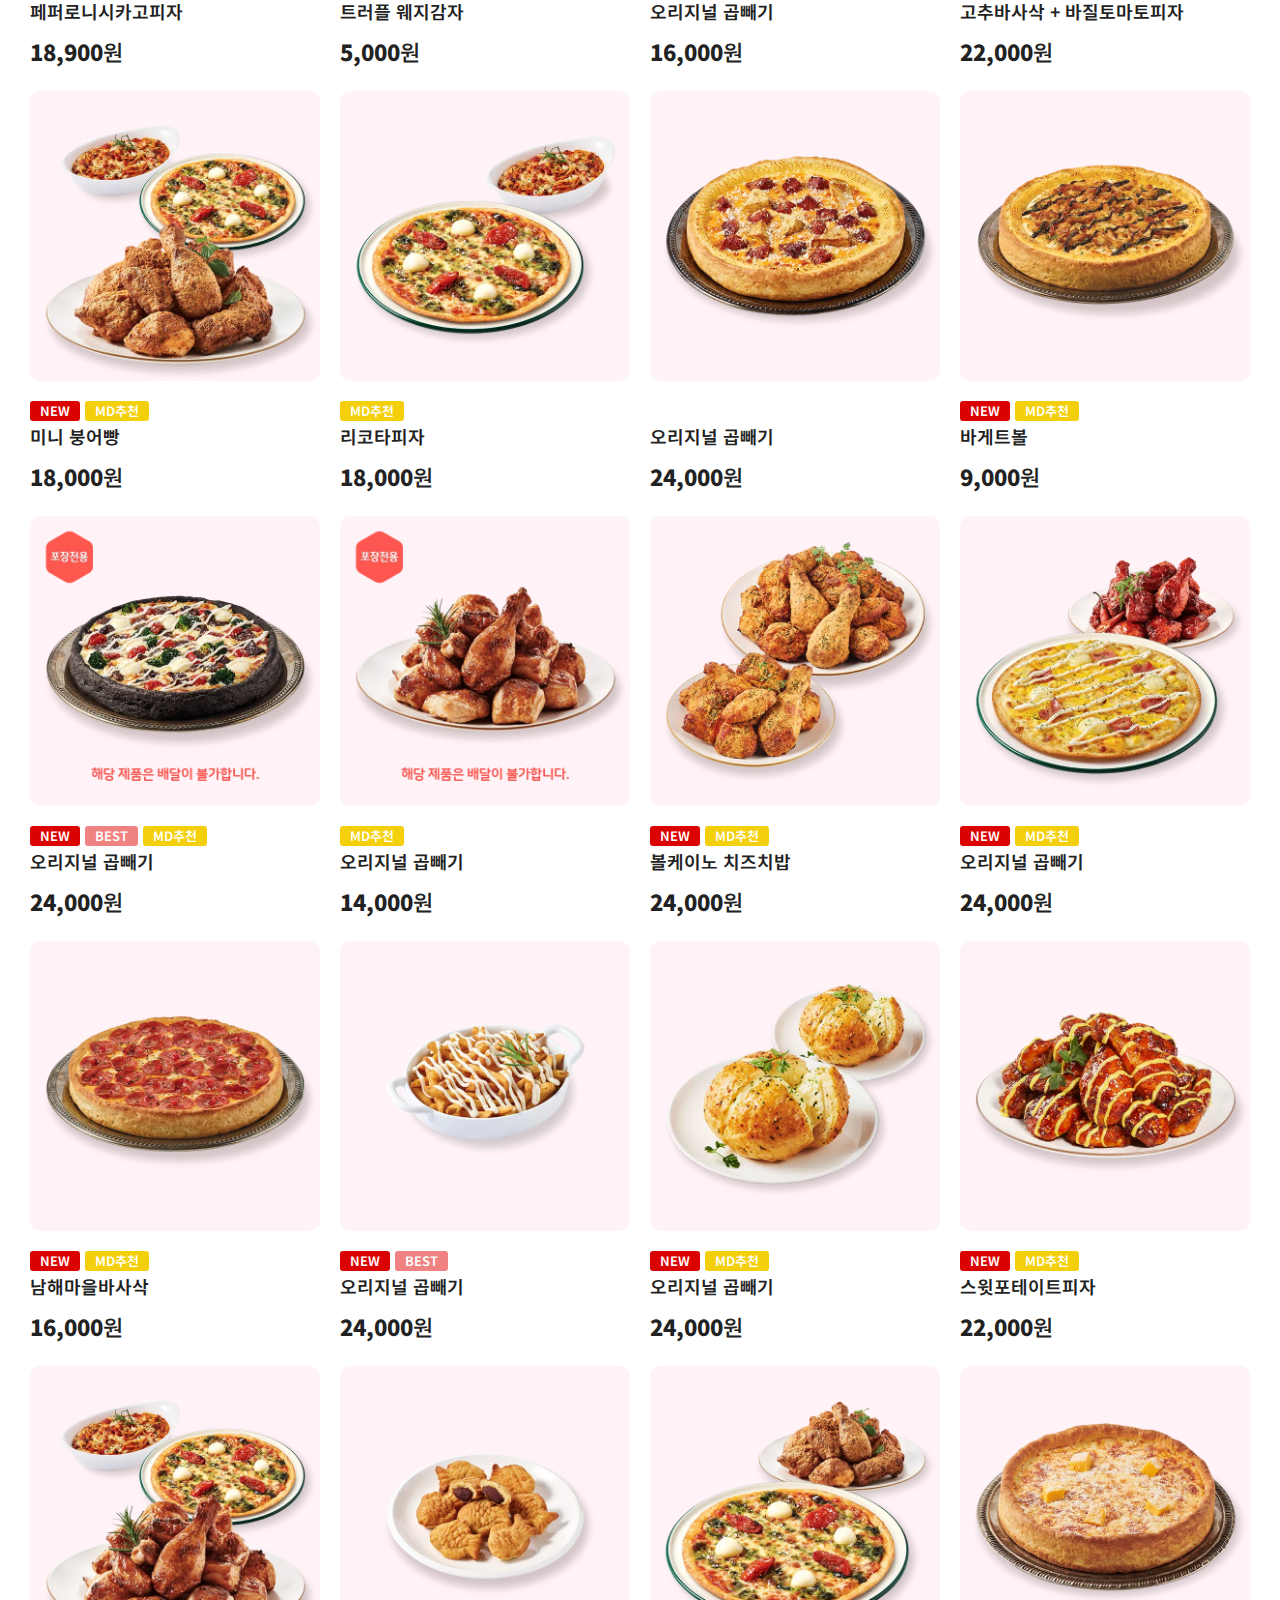
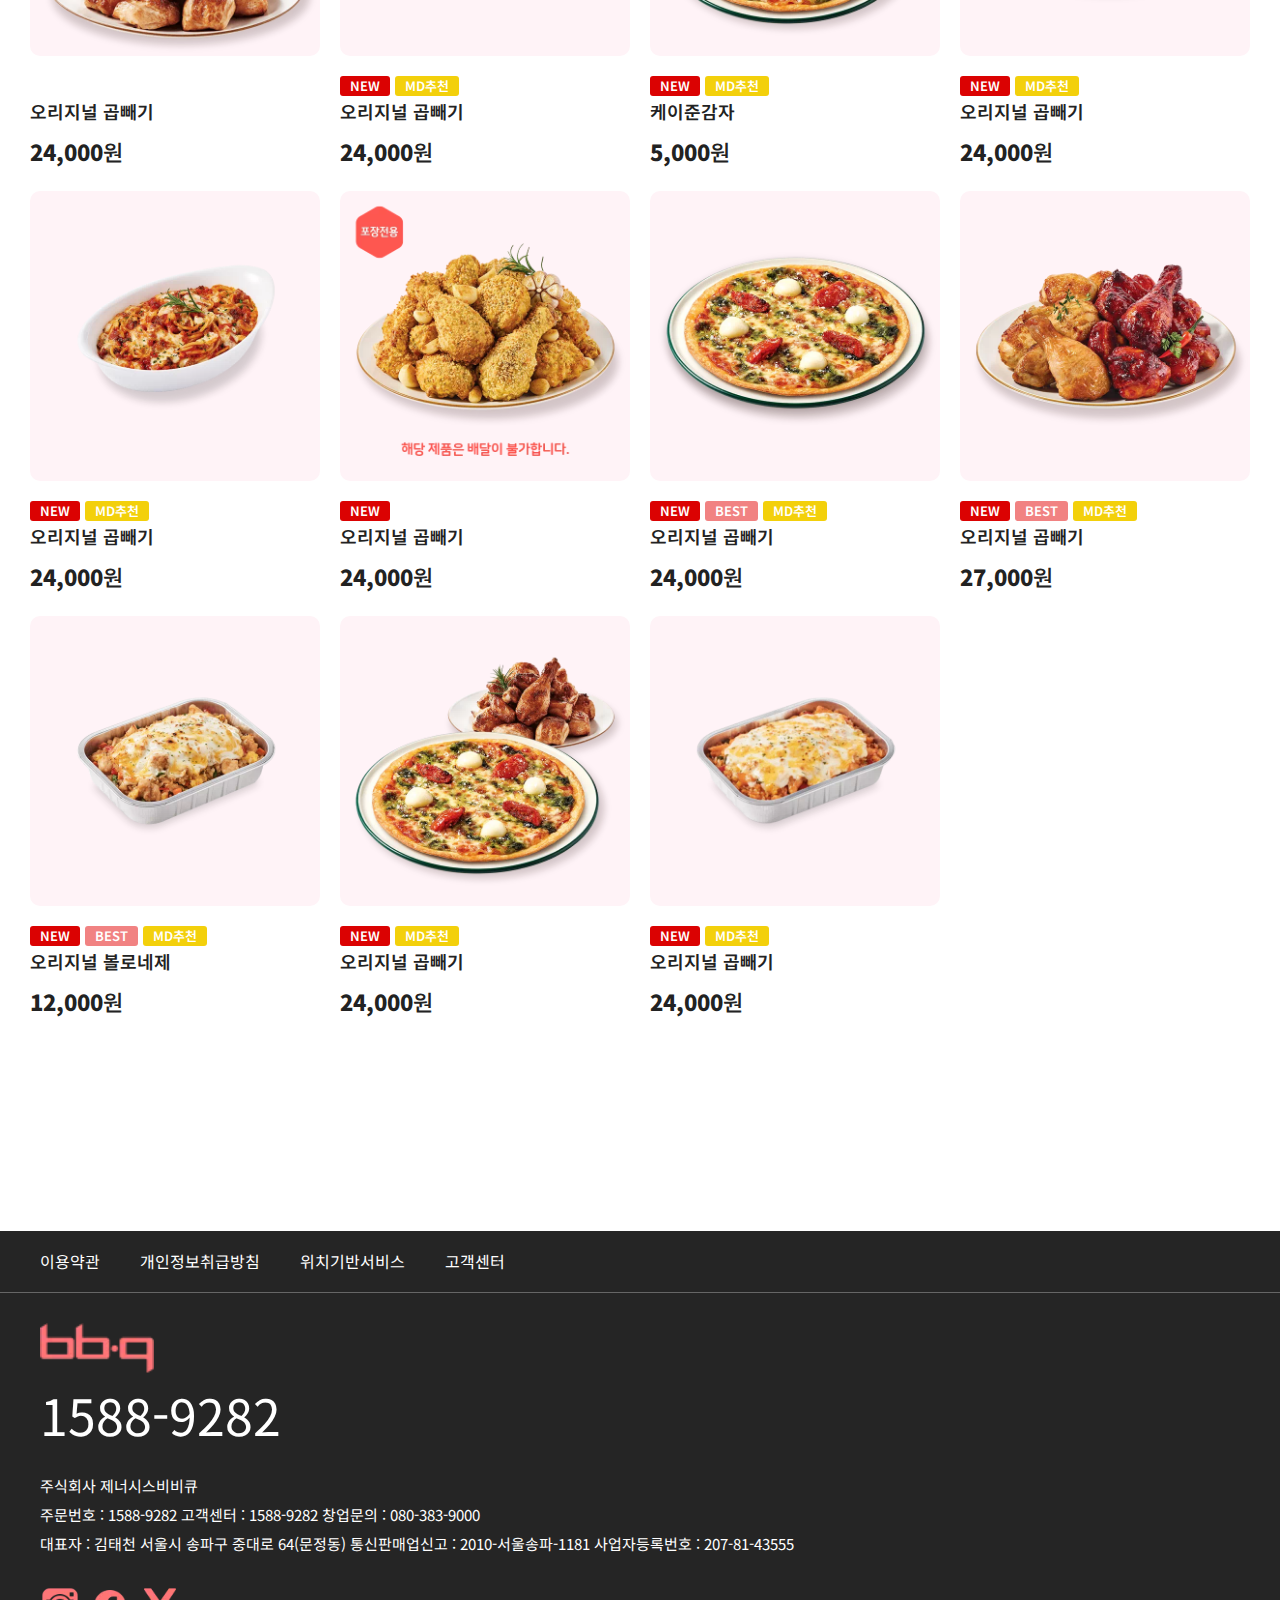
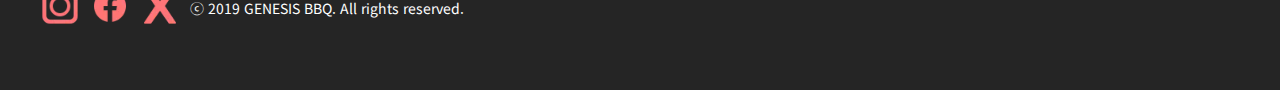
==== commit b03029c5: "webp 변환" ====
--- a/order.html
+++ b/order.html
@@ -6,10 +6,11 @@
     <link rel="preconnect" href="https://fonts.googleapis.com">
     <link rel="preconnect" href="https://fonts.gstatic.com" crossorigin>
     <link href="https://fonts.googleapis.com/css2?family=Noto+Sans+KR:wght@300;400;500;600;700;800&display=swap" rel="stylesheet">
+    <link rel="icon" href="img/bbq_favicon.ico">
     <link rel="stylesheet" href="css/base.css">
     <link rel="stylesheet" href="css/slick.css">
     <link rel="stylesheet" href="css/order.css">
-    <title>Document</title>
+    <title>BBQ web page order</title>
 </head>
 <body>
     <div id="wrap">
@@ -198,7 +199,7 @@
                 <div class="menu_top1">
                     <a href="">
                         <div class="mt1_img">
-                            <img src="img/menu(1).png" alt="">
+                            <img src="img/menu(1).webp" alt="">
                         </div>
                         <div class="mt1_txt">
                             <div class="tt1">
@@ -222,7 +223,7 @@
                             <li>
                                 <a href="">
                                     <div class="mt2_img">
-                                        <img src="img/menu(2).png" alt="">
+                                        <img src="img/menu(2).webp" alt="">
                                     </div>
                                     <div class="mt2_txt">
                                         <div class="tt1">
@@ -242,7 +243,7 @@
                             <li>
                                 <a href="">
                                     <div class="mt2_img">
-                                        <img src="img/menu(3).png" alt="">
+                                        <img src="img/menu(3).webp" alt="">
                                     </div>
                                     <div class="mt2_txt">
                                         <div class="tt1">
@@ -259,7 +260,7 @@
                             <li>
                                 <a href="">
                                     <div class="mt2_img">
-                                        <img src="img/menu(4).png" alt="">
+                                        <img src="img/menu(4).webp" alt="">
                                     </div>
                                     <div class="mt2_txt">
                                         <div class="tt1">
@@ -278,7 +279,7 @@
                             <li>
                                 <a href="">
                                     <div class="mt2_img">
-                                        <img src="img/menu(5).png" alt="">
+                                        <img src="img/menu(5).webp" alt="">
                                     </div>
                                     <div class="mt2_txt">
                                         <div class="tt1"></div>
@@ -298,7 +299,7 @@
                     <li>
                         <a href="">
                             <div class="mt2_img">
-                                <img src="img/menu(6).png" alt="">
+                                <img src="img/menu(6).webp" alt="">
                             </div>
                             <div class="mt2_txt">
                                 <div class="tt1">
@@ -315,7 +316,7 @@
                     <li>
                         <a href="">
                             <div class="mt2_img">
-                                <img src="img/menu(7).png" alt="">
+                                <img src="img/menu(7).webp" alt="">
                             </div>
                             <div class="mt2_txt">
                                 <div class="tt1">
@@ -333,7 +334,7 @@
                     <li>
                         <a href="">
                             <div class="mt2_img">
-                                <img src="img/menu(8).png" alt="">
+                                <img src="img/menu(8).webp" alt="">
                             </div>
                             <div class="mt2_txt">
                                 <div class="tt1">
@@ -349,7 +350,7 @@
                     <li>
                         <a href="">
                             <div class="mt2_img">
-                                <img src="img/menu(9).png" alt="">
+                                <img src="img/menu(9).webp" alt="">
                             </div>
                             <div class="mt2_txt">
                                 <div class="tt1">
@@ -367,7 +368,7 @@
                     <li>
                         <a href="">
                             <div class="mt2_img">
-                                <img src="img/menu(10).png" alt="">
+                                <img src="img/menu(10).webp" alt="">
                             </div>
                             <div class="mt2_txt">
                                 <div class="tt1">
@@ -384,7 +385,7 @@
                     <li>
                         <a href="">
                             <div class="mt2_img">
-                                <img src="img/menu(11).png" alt="">
+                                <img src="img/menu(11).webp" alt="">
                             </div>
                             <div class="mt2_txt">
                                 <div class="tt1">
@@ -400,22 +401,22 @@
                     <li>
                         <a href="">
                             <div class="mt2_img">
-                                <img src="img/menu(12).png" alt="">
-                            </div>
-                            <div class="mt2_txt">
-                                <div class="tt1">
-                                </div>
-                                <div class="tt2">오리지널 곱빼기</div>
-                                <div class="tt3">
-                                    <span class="pri">24,000</span>원
-                                </div>
-                            </div>
-                        </a>
-                    </li>
-                    <li>
-                        <a href="">
-                            <div class="mt2_img">
-                                <img src="img/menu(13).png" alt="">
+                                <img src="img/menu(12).webp" alt="">
+                            </div>
+                            <div class="mt2_txt">
+                                <div class="tt1">
+                                </div>
+                                <div class="tt2">오리지널 곱빼기</div>
+                                <div class="tt3">
+                                    <span class="pri">24,000</span>원
+                                </div>
+                            </div>
+                        </a>
+                    </li>
+                    <li>
+                        <a href="">
+                            <div class="mt2_img">
+                                <img src="img/menu(13).webp" alt="">
                             </div>
                             <div class="mt2_txt">
                                 <div class="tt1">
@@ -432,7 +433,7 @@
                     <li>
                         <a href="">
                             <div class="mt2_img">
-                                <img src="img/menu(14).png" alt="">
+                                <img src="img/menu(14).webp" alt="">
                             </div>
                             <div class="mt2_txt">
                                 <div class="tt1">
@@ -450,7 +451,7 @@
                     <li>
                         <a href="">
                             <div class="mt2_img">
-                                <img src="img/menu(15).png" alt="">
+                                <img src="img/menu(15).webp" alt="">
                             </div>
                             <div class="mt2_txt">
                                 <div class="tt1">
@@ -466,7 +467,7 @@
                     <li>
                         <a href="">
                             <div class="mt2_img">
-                                <img src="img/menu(16).png" alt="">
+                                <img src="img/menu(16).webp" alt="">
                             </div>
                             <div class="mt2_txt">
                                 <div class="tt1">
@@ -483,24 +484,24 @@
                     <li>
                         <a href="">
                             <div class="mt2_img">
-                                <img src="img/menu(17).png" alt="">
-                            </div>
-                            <div class="mt2_txt">
-                                <div class="tt1">
-                                    <div class="t_new">NEW</div>
-                                    <div class="t_mdRec">MD추천</div>
-                                </div>
-                                <div class="tt2">오리지널 곱빼기</div>
-                                <div class="tt3">
-                                    <span class="pri">24,000</span>원
-                                </div>
-                            </div>
-                        </a>
-                    </li>
-                    <li>
-                        <a href="">
-                            <div class="mt2_img">
-                                <img src="img/menu(18).png" alt="">
+                                <img src="img/menu(17).webp" alt="">
+                            </div>
+                            <div class="mt2_txt">
+                                <div class="tt1">
+                                    <div class="t_new">NEW</div>
+                                    <div class="t_mdRec">MD추천</div>
+                                </div>
+                                <div class="tt2">오리지널 곱빼기</div>
+                                <div class="tt3">
+                                    <span class="pri">24,000</span>원
+                                </div>
+                            </div>
+                        </a>
+                    </li>
+                    <li>
+                        <a href="">
+                            <div class="mt2_img">
+                                <img src="img/menu(18).webp" alt="">
                             </div>
                             <div class="mt2_txt">
                                 <div class="tt1">
@@ -517,7 +518,7 @@
                     <li>
                         <a href="">
                             <div class="mt2_img">
-                                <img src="img/menu(19).png" alt="">
+                                <img src="img/menu(19).webp" alt="">
                             </div>
                             <div class="mt2_txt">
                                 <div class="tt1">
@@ -534,24 +535,24 @@
                     <li>
                         <a href="">
                             <div class="mt2_img">
-                                <img src="img/menu(20).png" alt="">
-                            </div>
-                            <div class="mt2_txt">
-                                <div class="tt1">
-                                    <div class="t_new">NEW</div>
-                                    <div class="t_mdRec">MD추천</div>
-                                </div>
-                                <div class="tt2">오리지널 곱빼기</div>
-                                <div class="tt3">
-                                    <span class="pri">24,000</span>원
-                                </div>
-                            </div>
-                        </a>
-                    </li>
-                    <li>
-                        <a href="">
-                            <div class="mt2_img">
-                                <img src="img/menu(21).png" alt="">
+                                <img src="img/menu(20).webp" alt="">
+                            </div>
+                            <div class="mt2_txt">
+                                <div class="tt1">
+                                    <div class="t_new">NEW</div>
+                                    <div class="t_mdRec">MD추천</div>
+                                </div>
+                                <div class="tt2">오리지널 곱빼기</div>
+                                <div class="tt3">
+                                    <span class="pri">24,000</span>원
+                                </div>
+                            </div>
+                        </a>
+                    </li>
+                    <li>
+                        <a href="">
+                            <div class="mt2_img">
+                                <img src="img/menu(21).webp" alt="">
                             </div>
                             <div class="mt2_txt">
                                 <div class="tt1">
@@ -568,39 +569,39 @@
                     <li>
                         <a href="">
                             <div class="mt2_img">
-                                <img src="img/menu(22).png" alt="">
-                            </div>
-                            <div class="mt2_txt">
-                                <div class="tt1">
-                                </div>
-                                <div class="tt2">오리지널 곱빼기</div>
-                                <div class="tt3">
-                                    <span class="pri">24,000</span>원
-                                </div>
-                            </div>
-                        </a>
-                    </li>
-                    <li>
-                        <a href="">
-                            <div class="mt2_img">
-                                <img src="img/menu(23).png" alt="">
-                            </div>
-                            <div class="mt2_txt">
-                                <div class="tt1">
-                                    <div class="t_new">NEW</div>
-                                    <div class="t_mdRec">MD추천</div>
-                                </div>
-                                <div class="tt2">오리지널 곱빼기</div>
-                                <div class="tt3">
-                                    <span class="pri">24,000</span>원
-                                </div>
-                            </div>
-                        </a>
-                    </li>
-                    <li>
-                        <a href="">
-                            <div class="mt2_img">
-                                <img src="img/menu(24).png" alt="">
+                                <img src="img/menu(22).webp" alt="">
+                            </div>
+                            <div class="mt2_txt">
+                                <div class="tt1">
+                                </div>
+                                <div class="tt2">오리지널 곱빼기</div>
+                                <div class="tt3">
+                                    <span class="pri">24,000</span>원
+                                </div>
+                            </div>
+                        </a>
+                    </li>
+                    <li>
+                        <a href="">
+                            <div class="mt2_img">
+                                <img src="img/menu(23).webp" alt="">
+                            </div>
+                            <div class="mt2_txt">
+                                <div class="tt1">
+                                    <div class="t_new">NEW</div>
+                                    <div class="t_mdRec">MD추천</div>
+                                </div>
+                                <div class="tt2">오리지널 곱빼기</div>
+                                <div class="tt3">
+                                    <span class="pri">24,000</span>원
+                                </div>
+                            </div>
+                        </a>
+                    </li>
+                    <li>
+                        <a href="">
+                            <div class="mt2_img">
+                                <img src="img/menu(24).webp" alt="">
                             </div>
                             <div class="mt2_txt">
                                 <div class="tt1">
@@ -617,57 +618,57 @@
                     <li>
                         <a href="">
                             <div class="mt2_img">
-                                <img src="img/menu(25).png" alt="">
-                            </div>
-                            <div class="mt2_txt">
-                                <div class="tt1">
-                                    <div class="t_new">NEW</div>
-                                    <div class="t_mdRec">MD추천</div>
-                                </div>
-                                <div class="tt2">오리지널 곱빼기</div>
-                                <div class="tt3">
-                                    <span class="pri">24,000</span>원
-                                </div>
-                            </div>
-                        </a>
-                    </li>
-                    <li>
-                        <a href="">
-                            <div class="mt2_img">
-                                <img src="img/menu(26).png" alt="">
-                            </div>
-                            <div class="mt2_txt">
-                                <div class="tt1">
-                                    <div class="t_new">NEW</div>
-                                    <div class="t_mdRec">MD추천</div>
-                                </div>
-                                <div class="tt2">오리지널 곱빼기</div>
-                                <div class="tt3">
-                                    <span class="pri">24,000</span>원
-                                </div>
-                            </div>
-                        </a>
-                    </li>
-                    <li>
-                        <a href="">
-                            <div class="mt2_img">
-                                <img src="img/menu(27).png" alt="">
-                            </div>
-                            <div class="mt2_txt">
-                                <div class="tt1">
-                                    <div class="t_new">NEW</div>
-                                </div>
-                                <div class="tt2">오리지널 곱빼기</div>
-                                <div class="tt3">
-                                    <span class="pri">24,000</span>원
-                                </div>
-                            </div>
-                        </a>
-                    </li>
-                    <li>
-                        <a href="">
-                            <div class="mt2_img">
-                                <img src="img/menu(28).png" alt="">
+                                <img src="img/menu(25).webp" alt="">
+                            </div>
+                            <div class="mt2_txt">
+                                <div class="tt1">
+                                    <div class="t_new">NEW</div>
+                                    <div class="t_mdRec">MD추천</div>
+                                </div>
+                                <div class="tt2">오리지널 곱빼기</div>
+                                <div class="tt3">
+                                    <span class="pri">24,000</span>원
+                                </div>
+                            </div>
+                        </a>
+                    </li>
+                    <li>
+                        <a href="">
+                            <div class="mt2_img">
+                                <img src="img/menu(26).webp" alt="">
+                            </div>
+                            <div class="mt2_txt">
+                                <div class="tt1">
+                                    <div class="t_new">NEW</div>
+                                    <div class="t_mdRec">MD추천</div>
+                                </div>
+                                <div class="tt2">오리지널 곱빼기</div>
+                                <div class="tt3">
+                                    <span class="pri">24,000</span>원
+                                </div>
+                            </div>
+                        </a>
+                    </li>
+                    <li>
+                        <a href="">
+                            <div class="mt2_img">
+                                <img src="img/menu(27).webp" alt="">
+                            </div>
+                            <div class="mt2_txt">
+                                <div class="tt1">
+                                    <div class="t_new">NEW</div>
+                                </div>
+                                <div class="tt2">오리지널 곱빼기</div>
+                                <div class="tt3">
+                                    <span class="pri">24,000</span>원
+                                </div>
+                            </div>
+                        </a>
+                    </li>
+                    <li>
+                        <a href="">
+                            <div class="mt2_img">
+                                <img src="img/menu(28).webp" alt="">
                             </div>
                             <div class="mt2_txt">
                                 <div class="tt1">
@@ -685,7 +686,7 @@
                     <li>
                         <a href="">
                             <div class="mt2_img">
-                                <img src="img/menu(29).png" alt="">
+                                <img src="img/menu(29).webp" alt="">
                             </div>
                             <div class="mt2_txt">
                                 <div class="tt1">
@@ -703,7 +704,7 @@
                     <li>
                         <a href="">
                             <div class="mt2_img">
-                                <img src="img/menu(30).png" alt="">
+                                <img src="img/menu(30).webp" alt="">
                             </div>
                             <div class="mt2_txt">
                                 <div class="tt1">
@@ -721,24 +722,24 @@
                     <li>
                         <a href="">
                             <div class="mt2_img">
-                                <img src="img/menu(31).png" alt="">
-                            </div>
-                            <div class="mt2_txt">
-                                <div class="tt1">
-                                    <div class="t_new">NEW</div>
-                                    <div class="t_mdRec">MD추천</div>
-                                </div>
-                                <div class="tt2">오리지널 곱빼기</div>
-                                <div class="tt3">
-                                    <span class="pri">24,000</span>원
-                                </div>
-                            </div>
-                        </a>
-                    </li>
-                    <li>
-                        <a href="">
-                            <div class="mt2_img">
-                                <img src="img/menu(32).png" alt="">
+                                <img src="img/menu(31).webp" alt="">
+                            </div>
+                            <div class="mt2_txt">
+                                <div class="tt1">
+                                    <div class="t_new">NEW</div>
+                                    <div class="t_mdRec">MD추천</div>
+                                </div>
+                                <div class="tt2">오리지널 곱빼기</div>
+                                <div class="tt3">
+                                    <span class="pri">24,000</span>원
+                                </div>
+                            </div>
+                        </a>
+                    </li>
+                    <li>
+                        <a href="">
+                            <div class="mt2_img">
+                                <img src="img/menu(32).webp" alt="">
                             </div>
                             <div class="mt2_txt">
                                 <div class="tt1">
--- a/css/order.css
+++ b/css/order.css
@@ -334,7 +334,7 @@
 .f_logo {
   width: 76px;
   height: 34px;
-  background-image: url(../img/bbq_f.png);
+  background-image: url(../img/bbq_f.webp);
   background-size: 100% auto;
   text-indent: -9999px;
   margin-bottom: 20px;
@@ -366,13 +366,13 @@
   margin-right: 10px;
 }
 .f_insta a {
-  background-image: url(../img/insta.png);
+  background-image: url(../img/insta.webp);
 }
 .f_fb a {
-  background-image: url(../img/fb.png);
+  background-image: url(../img/fb.webp);
 }
 .f_x a {
-  background-image: url(../img/X.png);
+  background-image: url(../img/X.webp);
 }
 .f_reserved {
   font-size: 12px;
